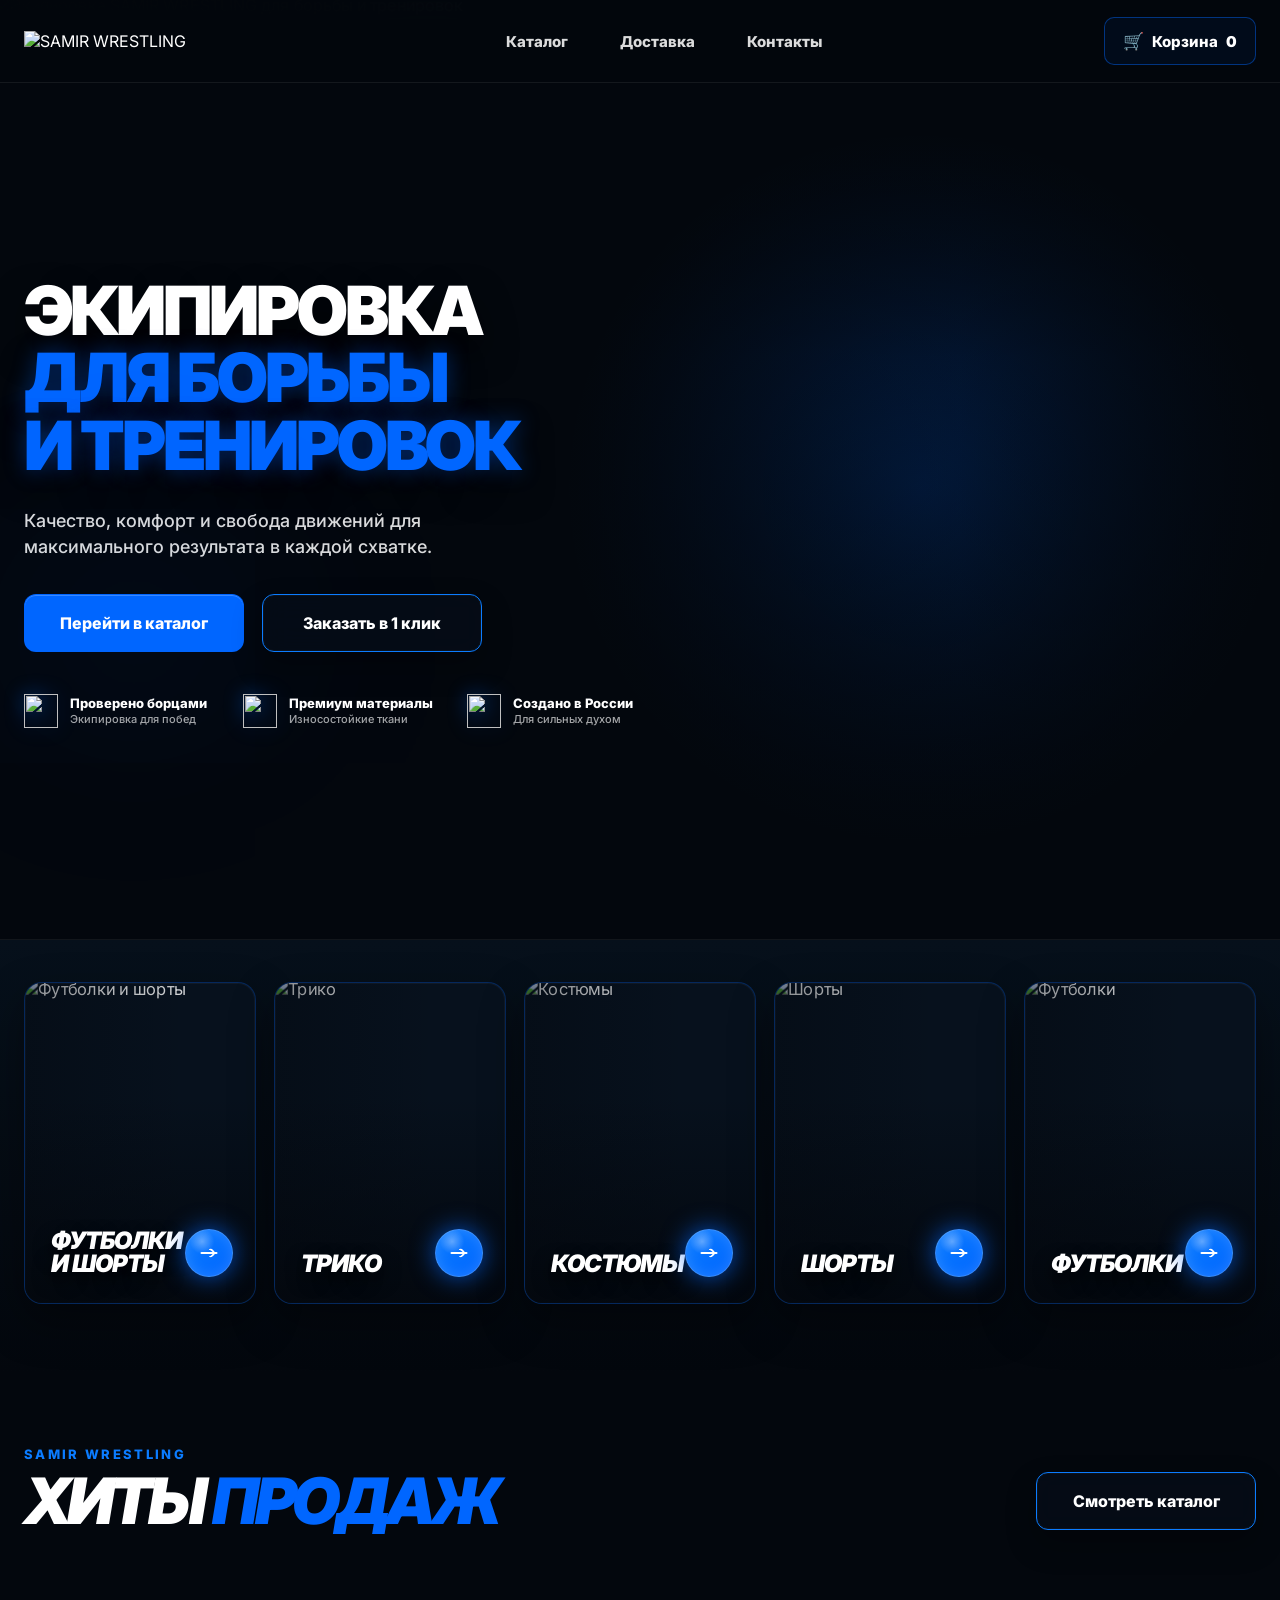
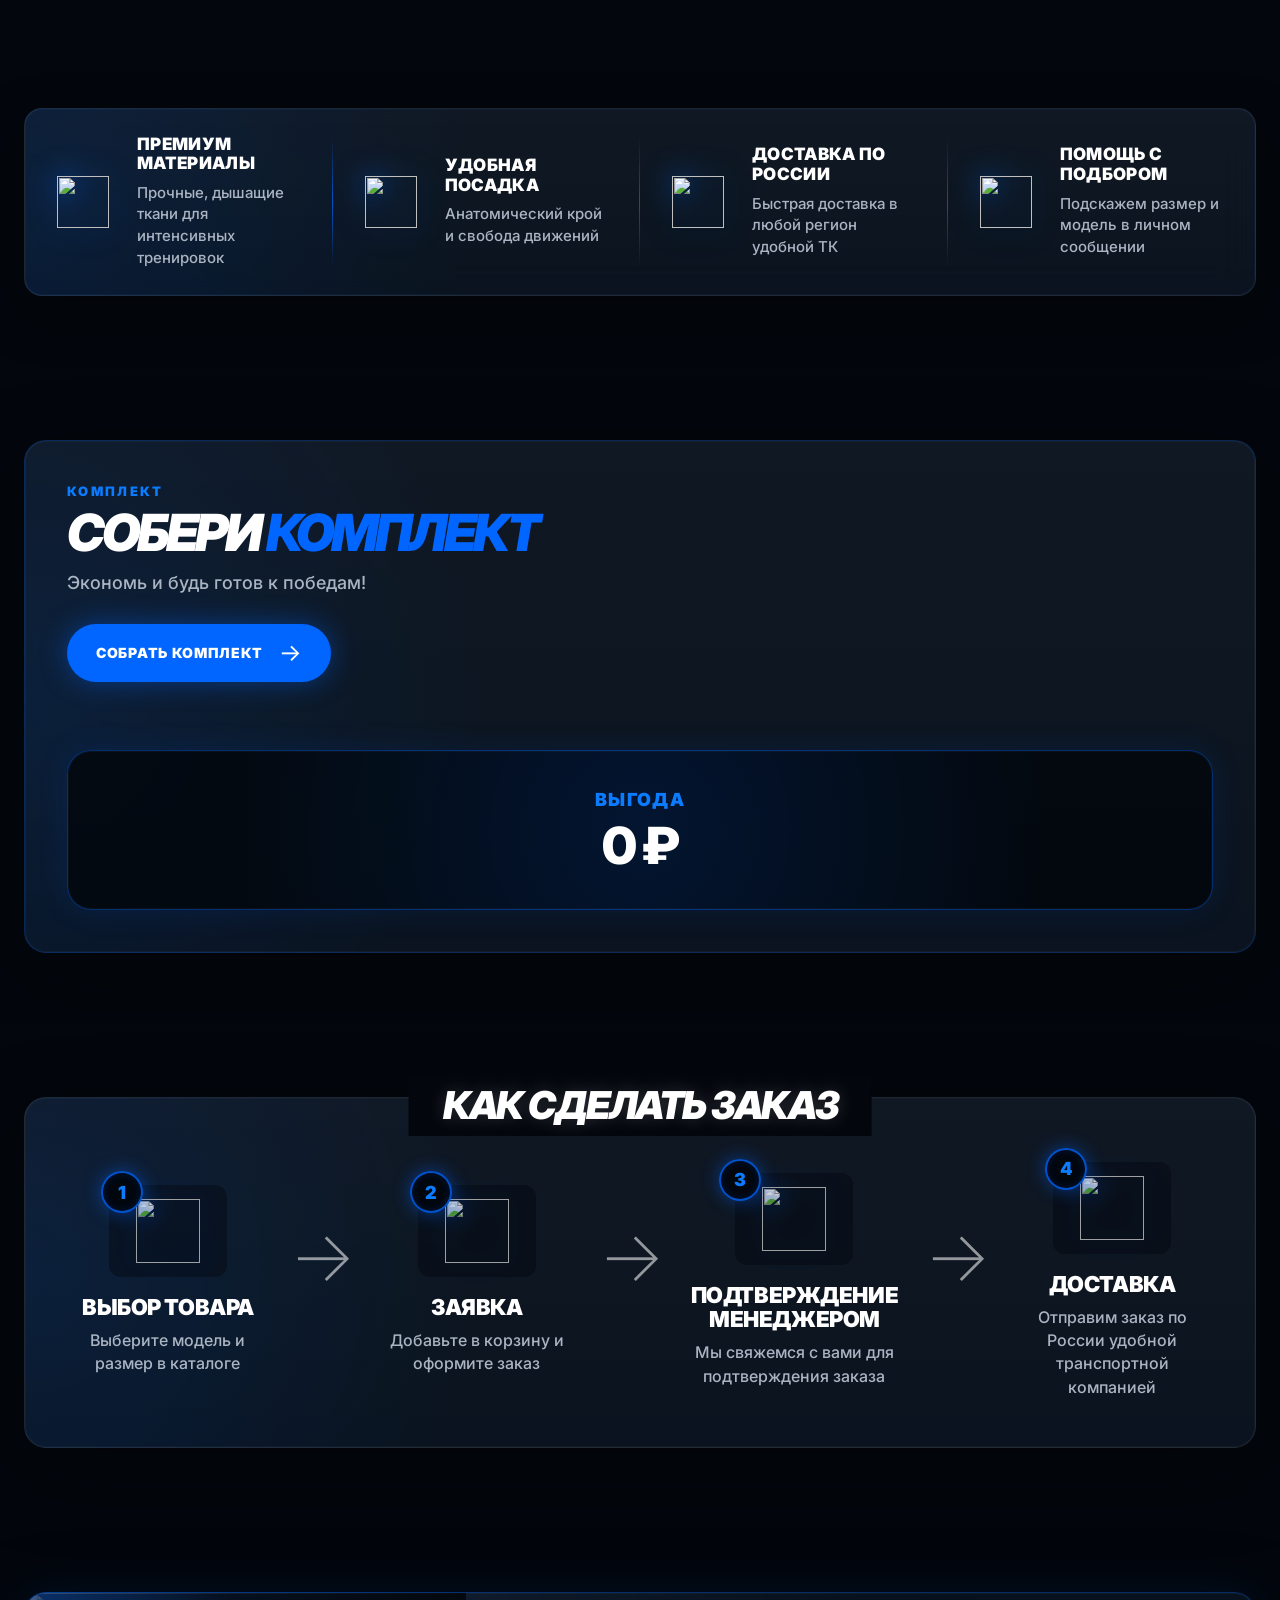
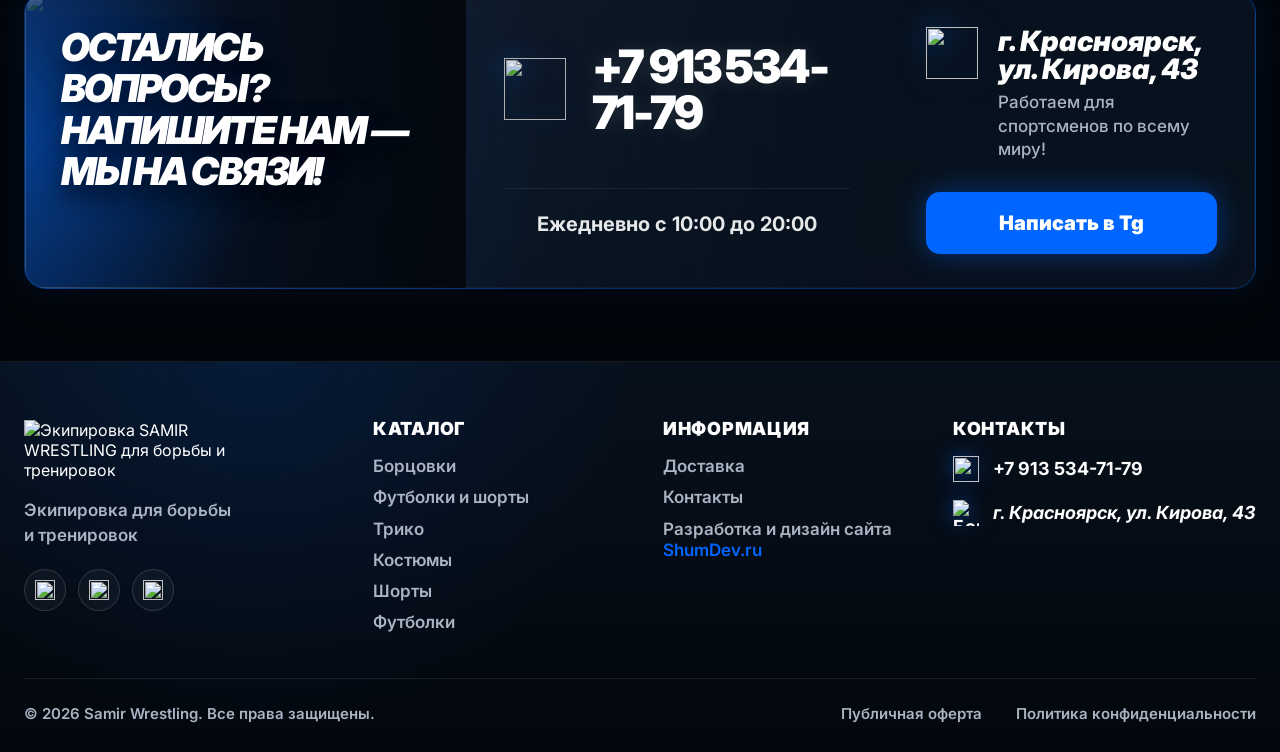
==== public/index.html @ ca0c2fe7 "новое лого" ====
<!doctype html>
<html lang="ru">
  <head>
    <meta charset="UTF-8" />
    <meta name="viewport" content="width=device-width, initial-scale=1.0" />

    <title>SAMIR WRESTLING — экипировка для борьбы и тренировок</title>
    <meta
      name="description"
      content="SAMIR WRESTLING — экипировка для борьбы, тренировок и соревнований: борцовки, трико, рашгарды, футболки, шорты и спортивные костюмы. Доставка по России."
    />
    <meta
      name="keywords"
      content="экипировка для борьбы, одежда для борьбы, борцовское трико, борцовки, рашгарды для борьбы, футболки для тренировок, шорты для борьбы, спортивные костюмы, SAMIR WRESTLING"
    />
    <meta name="robots" content="index, follow" />
    <meta name="theme-color" content="#0b0b0f" />
    <meta name="format-detection" content="telephone=no" />

    <link rel="canonical" href="https://samir-wrestling.ru/" />
    <link rel="stylesheet" href="/site/css/main.min.css" />

    <meta property="og:type" content="website" />
    <meta property="og:locale" content="ru_RU" />
    <meta property="og:site_name" content="SAMIR WRESTLING" />
    <meta
      property="og:title"
      content="SAMIR WRESTLING — экипировка для борьбы и тренировок"
    />
    <meta
      property="og:description"
      content="Борцовская экипировка SAMIR WRESTLING для тренировок и соревнований: борцовки, трико, рашгарды, футболки, шорты и костюмы с доставкой по России."
    />
    <meta property="og:url" content="https://samir-wrestling.ru/" />
    <meta
      property="og:image"
      content="https://samir-wrestling.ru/site/images/og-image.jpg"
    />
    <meta property="og:image:width" content="1200" />
    <meta property="og:image:height" content="630" />
    <meta
      property="og:image:alt"
      content="SAMIR WRESTLING — экипировка для борьбы"
    />

    <meta name="twitter:card" content="summary_large_image" />
    <meta
      name="twitter:title"
      content="SAMIR WRESTLING — экипировка для борьбы и тренировок"
    />
    <meta
      name="twitter:description"
      content="Борцовки и экипировка для борьбы, тренировок и соревнований. Доставка по России."
    />
    <meta
      name="twitter:image"
      content="https://samir-wrestling.ru/site/images/og-image.jpg"
    />

    <link rel="preconnect" href="https://fonts.googleapis.com" />
    <link rel="preconnect" href="https://fonts.gstatic.com" crossorigin />

    <link
      href="https://fonts.googleapis.com/css2?family=Inter:wght@400;500;600;700;800;900&display=swap"
      rel="stylesheet"
    />

    <!-- FAVICON -->
    <link rel="icon" type="image/png" href="/site/images/weblogo.png" />
    <link rel="apple-touch-icon" href="/site/images/weblogo.png" />
    <link
      rel="icon"
      type="image/png"
      sizes="192x192"
      href="/site/images/weblogo.png"
    />
    <link rel="shortcut icon" href="/site/images/weblogo.png" />

    <script type="application/ld+json">
      {
        "@context": "https://schema.org",
        "@type": "SportingGoodsStore",
        "name": "SAMIR WRESTLING",
        "url": "https://samir-wrestling.ru/",
        "logo": "https://samir-wrestling.ru/site/images/logo.png",
        "image": "https://samir-wrestling.ru/site/images/og-image.jpg",
        "description": "Экипировка для борьбы, тренировок и соревнований с доставкой по России.",
        "telephone": "+79135347179",
        "address": {
          "@type": "PostalAddress",
          "streetAddress": "ул. Кирова, 43",
          "addressLocality": "Красноярск",
          "addressCountry": "RU"
        },
        "areaServed": "Россия",
        "openingHours": "Mo-Su 10:00-20:00",
        "sameAs": []
      }
    </script>
  </head>
  <body>
    <header class="header" id="header">
      <div class="container header__container">
        <a href="/" class="header__logo" aria-label="Samir Wrestling">
          <img src="/site/images/logo.png" alt="SAMIR WRESTLING" />
        </a>

        <nav class="header__nav" aria-label="Основная навигация">
          <a href="/catalog">Каталог</a>
          <a href="/delivery">Доставка</a>
          <a href="/contacts">Контакты</a>
        </nav>

        <a href="/cart" class="header__cart">
          <span>Корзина</span>
          <b>0</b>
        </a>

        <button
          class="header__burger"
          type="button"
          aria-label="Открыть меню"
          aria-expanded="false"
        >
          <span></span>
          <span></span>
        </button>
      </div>

      <div class="header__mobile">
        <nav class="header__mobile-nav" aria-label="Мобильная навигация">
          <a href="/catalog">Каталог</a>
          <a href="/delivery">Доставка</a>
          <a href="/contacts">Контакты</a>
          <a href="/cart">Корзина <span>0</span></a>
          <a href="tel:+79135347179">Позвонить</a>
        </nav>
      </div>
    </header>

    <!-- ХИРО -->

    <section class="hero">
      <img
        class="hero__background"
        src="/site/images/hero.png"
        alt="Экипировка SAMIR WRESTLING для борьбы и тренировок"
      />

      <div class="hero__overlay"></div>

      <div class="container">
        <div class="hero__wrapper">
          <div class="hero__content">
            <h1 class="hero__title">
              Экипировка <br />
              <span
                >для борьбы <br />
                и тренировок</span
              >
            </h1>

            <p class="hero__description">
              Качество, комфорт и свобода движений для максимального результата
              в каждой схватке.
            </p>

            <div class="hero__actions">
              <a href="/catalog" class="hero__button hero__button--primary">
                Перейти в каталог
              </a>

              <button
                type="button"
                class="hero__button hero__button--secondary quick-order-trigger"
              >
                Заказать в 1 клик
              </button>
            </div>

            <ul class="hero__advantages">
              <li class="hero__advantages-item">
                <img src="/site/icons/iconShield.png" alt="" />

                <div>
                  <strong>Проверено борцами</strong>
                  <span>Экипировка для побед</span>
                </div>
              </li>

              <li class="hero__advantages-item">
                <img src="/site/icons/iconStar.png" alt="" />

                <div>
                  <strong>Премиум материалы</strong>
                  <span>Износостойкие ткани</span>
                </div>
              </li>

              <li class="hero__advantages-item">
                <img src="/site/icons/kubok.png" alt="" />

                <div>
                  <strong>Создано в России</strong>
                  <span>Для сильных духом</span>
                </div>
              </li>
            </ul>
          </div>
        </div>
      </div>
    </section>

    <!--  категории -->

    <section class="categories">
      <div class="container">
        <div class="categories__grid">
          <!-- <a href="/catalog?category=wrestling-shoes" class="categories__card">
            <img
              src="/site/images/categories/wrestling-shoes.png"
              alt="Борцовки"
            />
            <span class="categories__name">Борцовки</span>
            <span class="categories__arrow" aria-hidden="true"></span>
          </a> -->
          <a href="/catalog?category=tshirts-shorts" class="categories__card">
            <img
              src="/site/images/categories/futbolkaShorty.png"
              alt="Футболки и шорты"
            />
            <span class="categories__name">Футболки<br />и шорты</span>
            <span class="categories__arrow" aria-hidden="true"></span>
          </a>

          <a
            href="/catalog?category=wrestling-singlets"
            class="categories__card"
          >
            <img src="/site/images/categories/triko.png" alt="Трико" />
            <span class="categories__name">Трико</span>
            <span class="categories__arrow" aria-hidden="true"></span>
          </a>

          <a href="/catalog?category=suits" class="categories__card">
            <img src="/site/images/categories/suit.png" alt="Костюмы" />
            <span class="categories__name">Костюмы</span>
            <span class="categories__arrow" aria-hidden="true"></span>
          </a>

          <a href="/catalog?category=shorts" class="categories__card">
            <img
              src="/site/images/categories/fab48994-aa19-4919-992e-1db1d9835182.png"
              alt="Шорты"
            />
            <span class="categories__name">Шорты</span>
            <span class="categories__arrow" aria-hidden="true"></span>
          </a>

          <a href="/catalog?category=t-shorts" class="categories__card">
            <img src="/site/images/categories/tshort.png" alt="Футболки" />
            <span class="categories__name">Футболки</span>
            <span class="categories__arrow" aria-hidden="true"></span>
          </a>
        </div>
      </div>
    </section>

    <!-- hits -->

    <section class="products">
      <div class="container">
        <div class="products__top">
          <div>
            <p class="products__label">Samir Wrestling</p>

            <h2 class="products__title">Хиты <span>продаж</span></h2>
          </div>

          <a href="/catalog" class="hero__button hero__button--secondary">
            Смотреть каталог
          </a>
        </div>

        <div class="products__grid" id="popularProducts"></div>
      </div>
    </section>

    <!-- бенифитс -->

    <section class="benefits">
      <div class="container">
        <div class="benefits__inner">
          <div class="benefits__item">
            <img src="/site/icons/benefits/benefit-setka.png" alt="" />
            <div>
              <h3>Премиум материалы</h3>
              <p>Прочные, дышащие ткани для интенсивных тренировок</p>
            </div>
          </div>

          <div class="benefits__item">
            <img src="/site/icons/benefits/benefit-tshort.png" alt="" />
            <div>
              <h3>Удобная посадка</h3>
              <p>Анатомический крой и свобода движений</p>
            </div>
          </div>

          <div class="benefits__item">
            <img src="/site/icons/benefits/benefir-truck.png" alt="" />
            <div>
              <h3>Доставка по России</h3>
              <p>Быстрая доставка в любой регион удобной ТК</p>
            </div>
          </div>

          <div class="benefits__item">
            <img src="/site/icons/benefits/benefit-manager.png" alt="" />
            <div>
              <h3>Помощь с подбором</h3>
              <p>Подскажем размер и модель в личном сообщении</p>
            </div>
          </div>
        </div>
      </div>
    </section>

    <!-- Комплект -->

    <section class="bundle">
      <div class="container">
        <div class="bundle__inner">
          <div class="bundle__content">
            <p class="bundle__label">Комплект</p>

            <h2 class="bundle__title">Собери <span>комплект</span></h2>

            <p class="bundle__text">Экономь и будь готов к победам!</p>

            <button class="bundle__button" type="button" id="addBundleToCart">
              <span>Собрать комплект</span>
              <b>→</b>
            </button>
          </div>

          <div class="bundle__products" id="bundleProducts"></div>

          <div class="bundle__result">
            <span>Выгода</span>
            <strong id="bundleBenefit">0 ₽</strong>
          </div>
        </div>
      </div>
    </section>

    <!-- как оформить заказ -->

    <section class="order-steps">
      <div class="container">
        <div class="order-steps__inner">
          <h2 class="order-steps__title">Как сделать заказ</h2>

          <div class="order-steps__list">
            <article class="order-steps__item">
              <span class="order-steps__number">1</span>

              <div class="order-steps__icon">
                <img src="/site/icons/benefits/benefit-tshort.png" alt="" />
              </div>

              <h3>Выбор товара</h3>
              <p>Выберите модель и размер в каталоге</p>
            </article>

            <span class="order-steps__arrow">→</span>

            <article class="order-steps__item">
              <span class="order-steps__number">2</span>

              <div class="order-steps__icon">
                <img src="/site/icons/benefits/benefit-setka.png" alt="" />
              </div>

              <h3>Заявка</h3>
              <p>Добавьте в корзину и оформите заказ</p>
            </article>

            <span class="order-steps__arrow">→</span>

            <article class="order-steps__item">
              <span class="order-steps__number">3</span>

              <div class="order-steps__icon">
                <img src="/site/icons/benefits/benefit-manager.png" alt="" />
              </div>

              <h3>Подтверждение менеджером</h3>
              <p>Мы свяжемся с вами для подтверждения заказа</p>
            </article>

            <span class="order-steps__arrow">→</span>

            <article class="order-steps__item">
              <span class="order-steps__number">4</span>

              <div class="order-steps__icon">
                <img src="/site/icons/benefits/benefir-truck.png" alt="" />
              </div>

              <h3>Доставка</h3>
              <p>Отправим заказ по России удобной транспортной компанией</p>
            </article>
          </div>
        </div>
      </div>
    </section>

    <!-- CTA -->

    <section class="contact-cta">
      <div class="container">
        <div class="contact-cta__inner">
          <div class="contact-cta__banner">
            <img src="/site/images/cta/bridge.jpg" alt="" />
            <h2>
              Остались вопросы? <br />
              Напишите нам — мы на связи!
            </h2>
          </div>

          <div class="contact-cta__phone">
            <img src="/site/icons/phone.png" alt="" />

            <a href="tel:+79135347179">+7 913 534-71-79</a>

            <p>Ежедневно с 10:00 до 20:00</p>
          </div>

          <div class="contact-cta__info">
            <div class="contact-cta__city">
              <img src="/site/icons/city.png" alt="" />

              <div>
                <address>г. Красноярск, ул. Кирова, 43</address>
                <p>Работаем для спортсменов по всему миру!</p>
              </div>
            </div>

            <a
              href="https://t.me/krofar"
              class="contact-cta__button"
              target="_blank"
              rel="noopener noreferrer"
            >
              <!-- <img src="/site/images/contacts/tg.webp" alt="" /> -->
              <span>Написать в Tg</span>
            </a>
          </div>
        </div>
      </div>
    </section>

    <!-- футер -->

    <footer class="footer">
      <div class="container">
        <div class="footer__top">
          <div class="footer__brand">
            <a href="/" class="footer__logo">
              <img
                src="/site/images/logo.png"
                alt="Экипировка SAMIR WRESTLING для борьбы и тренировок"
              />
            </a>

            <p>Экипировка для борьбы<br />и тренировок</p>

            <div class="footer__socials">
              <a href="#" aria-label="VK"
                ><img src="/site/images/contacts/tg.webp" alt=""
              /></a>
              <a href="#" aria-label="Telegram"
                ><img src="/site/images/contacts/tg.webp" alt=""
              /></a>
              <a href="#" aria-label="Instagram"
                ><img src="/site/images/contacts/tg.webp" alt=""
              /></a>
            </div>
          </div>

          <nav class="footer__column">
            <h3>Каталог</h3>
            <a href="/catalog?category=wrestling-shoes">Борцовки</a>
            <a href="/catalog?category=tshirts-shorts">Футболки и шорты</a>
            <a href="/catalog?category=wrestling-singlets">Трико</a>
            <a href="/catalog?category=suits">Костюмы</a>
            <a href="/catalog?category=shorts">Шорты</a>
            <a href="/catalog?category=t-shorts">Футболки</a>
          </nav>

          <nav class="footer__column">
            <h3>Информация</h3>
            <a href="/delivery">Доставка</a>
            <a href="/contacts">Контакты</a>
            <!-- <a href="/privacy-policy">Политика конфиденциальности</a> -->
            <a href="https://shumdev.ru/"
              >Разработка и дизайн сайта <span>ShumDev.ru</span></a
            >
          </nav>

          <div class="footer__contacts">
            <h3>Контакты</h3>

            <a href="tel:+79135347179">
              <img src="/site/icons/phone.png" alt="" />
              <span>+7 913 534-71-79</span>
            </a>

            <div class="footer__address">
              <img
                src="/site/icons/city.png"
                alt="Борцовская экипировка в Красноярске"
              />

              <address>г. Красноярск, ул. Кирова, 43</address>
            </div>
          </div>
        </div>

        <div class="footer__bottom">
          <p>© 2026 Samir Wrestling. Все права защищены.</p>

          <div>
            <a href="/offer">Публичная оферта</a>
            <a href="/privacy-policy">Политика конфиденциальности</a>
          </div>
        </div>
      </div>
    </footer>

    <!-- модалка -->

    <div class="quick-modal" id="quickOrderModal" aria-hidden="true">
      <div class="quick-modal__overlay" data-quick-close></div>

      <div class="quick-modal__dialog" role="dialog" aria-modal="true">
        <button class="quick-modal__close" type="button" data-quick-close>
          ×
        </button>

        <p class="quick-modal__label">Быстрый заказ</p>

        <h2 class="quick-modal__title">Оставьте контакты</h2>

        <p class="quick-modal__text">
          Мы свяжемся с вами, уточним размер, наличие и доставку.
        </p>

        <div class="quick-modal__product" id="quickOrderProduct"></div>

        <form class="quick-modal__form" id="quickOrderForm">
          <input type="hidden" name="productId" id="quickProductId" />
          <input type="hidden" name="size" id="quickProductSize" />
          <input type="hidden" name="type" value="quick" />

          <!-- Honeypot: человек не видит, бот может заполнить -->
          <input
            class="quick-modal__hidden"
            type="text"
            name="website"
            tabindex="-1"
            autocomplete="off"
            aria-hidden="true"
          />

          <!-- Время открытия формы для антиспам-проверки -->
          <input type="hidden" name="formStartedAt" id="quickFormStartedAt" />

          <label>
            <span>Ваше имя</span>

            <input
              type="text"
              name="name"
              placeholder="Например, Павел"
              autocomplete="name"
              minlength="2"
              maxlength="80"
              required
            />
          </label>

          <label>
            <span>Телефон</span>

            <input
              type="tel"
              name="phone"
              placeholder="+7 ___ ___-__-__"
              autocomplete="tel"
              minlength="6"
              maxlength="40"
              required
            />
          </label>

          <label class="quick-modal__agreement">
            <input
              type="checkbox"
              name="privacyAccepted"
              value="yes"
              required
            />

            <span>
              Я соглашаюсь с
              <a
                href="/privacy-policy"
                target="_blank"
                rel="noopener noreferrer"
              >
                политикой конфиденциальности </a
              >, даю согласие на
              <a
                href="/privacy-policy"
                target="_blank"
                rel="noopener noreferrer"
              >
                обработку персональных данных
              </a>
              и подтверждаю, что ознакомлен с
              <a href="/offer" target="_blank" rel="noopener noreferrer">
                публичной офертой </a
              >.
            </span>
          </label>

          <button type="submit">Отправить заявку</button>
        </form>
      </div>
    </div>

    <div class="toast" id="toast">
      <div class="toast__icon">✓</div>

      <div class="toast__content">
        <strong>Заявка отправлена</strong>
        <span>Наш менеджер скоро свяжется с вами</span>
      </div>
    </div>

    <script src="/site/js/main.js"></script>
  </body>
</html>
---- site/css/main.min.css ----
﻿*,*::after,*::before{padding:0;margin:0;box-sizing:border-box}body{background:#03070d;color:#fff;font-family:"Inter",sans-serif;overflow-x:hidden}body.menu-open{overflow:hidden}img{display:block;max-width:100%}button,input,textarea{font:inherit}a{color:inherit;text-decoration:none}ul{list-style:none}.container{width:100%;max-width:1720px;margin:0 auto;padding:0 24px}.header{position:fixed;top:0;left:0;z-index:50;width:100%;background:rgba(3,7,13,.72);border-bottom:1px solid hsla(0,0%,100%,.07);backdrop-filter:blur(18px);transition:transform .32s ease,background .25s ease,border-color .25s ease}.header.is-hidden{transform:translateY(-100%)}.header__container{height:82px;display:flex;align-items:center;justify-content:space-between;gap:32px}.header__logo{width:200px}.header__logo img{height:auto;object-fit:contain}.header__logo span{color:#06f}.header__nav{display:flex;align-items:center;gap:52px;margin-left:auto;margin-right:auto}.header__nav a{position:relative;color:hsla(0,0%,100%,.86);font-size:15px;font-weight:800;transition:color .25s ease}.header__nav a:hover{color:#fff}.header__nav a:hover::after{width:100%}.header__cart{height:48px;display:inline-flex;align-items:center;gap:8px;padding:0 18px;border:1px solid rgba(0,102,255,.45);border-radius:10px;background:rgba(0,102,255,.06);color:#fff;font-size:15px;font-weight:800;transition:background .25s ease,transform .25s ease,border-color .25s ease}.header__cart::before{content:"🛒";font-size:17px}.header__cart b{font-weight:900}.header__cart:hover{transform:translateY(-2px);border-color:rgba(0,102,255,.95);background:rgba(0,102,255,.14)}.header__burger{position:relative;display:none;width:48px;height:48px;border:1px solid rgba(0,102,255,.45);border-radius:12px;background:rgba(0,102,255,.07);cursor:pointer}.header__burger span{position:absolute;left:50%;width:22px;height:2px;border-radius:999px;background:#fff;transform:translateX(-50%);transition:top .25s ease,transform .25s ease,background .25s ease}.header__burger span:first-child{top:19px}.header__burger span:last-child{top:27px}.header__burger.is-open span{top:23px;background:#0b7cff}.header__burger.is-open span:first-child{transform:translateX(-50%) rotate(45deg)}.header__burger.is-open span:last-child{transform:translateX(-50%) rotate(-45deg)}.header__mobile{position:fixed;top:82px;left:0;z-index:45;width:100%;padding:18px 24px 28px;background:linear-gradient(180deg, rgba(3, 7, 13, 0.98), rgba(7, 17, 29, 0.98));border-bottom:1px solid rgba(0,102,255,.28);transform:translateY(-16px);opacity:0;pointer-events:none;transition:transform .28s ease,opacity .28s ease}.header__mobile-nav{display:grid;gap:10px}.header__mobile-nav a{display:flex;align-items:center;justify-content:space-between;padding:18px 0;border-bottom:1px solid hsla(0,0%,100%,.08);color:#fff;font-size:20px;font-weight:900;text-transform:uppercase;font-style:italic}.header__mobile-nav a span{color:#0b7cff}.header.is-open .header__mobile{transform:translateY(0);opacity:1;pointer-events:auto}@media(max-width: 900px){.header__container{height:72px}.header__logo{font-size:28px}.header__nav,.header__cart{display:none}.header__burger{display:flex}.header__mobile{top:72px}}.hero{position:relative;min-height:940px;display:flex;align-items:center;overflow:hidden;background:#03070d;border-bottom:1px solid hsla(0,0%,100%,.06)}.hero__background{position:absolute;inset:0;z-index:1;width:100%;height:100%;object-fit:cover;object-position:72% 0%;transform:scale(1.01)}.hero__overlay{position:absolute;inset:0;z-index:2;background:linear-gradient(90deg, rgba(3, 7, 13, 0.98) 0%, rgba(3, 7, 13, 0.92) 27%, rgba(3, 7, 13, 0.45) 55%, rgba(3, 7, 13, 0.2) 75%, rgba(3, 7, 13, 0.72) 100%),linear-gradient(180deg, rgba(3, 7, 13, 0.75) 0%, rgba(3, 7, 13, 0.1) 38%, rgba(3, 7, 13, 0.86) 100%),radial-gradient(circle at 72% 52%, rgba(0, 102, 255, 0.3), transparent 34%)}.hero .container{position:relative;z-index:3}.hero__wrapper{max-width:760px;padding-top:66px}.hero__content{max-width:690px}.hero__title{margin-bottom:28px;max-width:660px;color:#fff;font-size:clamp(48px,5.3vw,87px);line-height:1;font-weight:900;letter-spacing:-0.045em;text-transform:uppercase;text-shadow:0 16px 34px rgba(0,0,0,.65)}.hero__title span{color:#06f;text-shadow:0 0 22px rgba(0,102,255,.4),0 16px 34px rgba(0,0,0,.7)}.hero__description{max-width:480px;margin-bottom:34px;color:hsla(0,0%,100%,.86);font-size:18px;line-height:1.45;font-weight:500}.hero__actions{display:flex;align-items:center;gap:18px;margin-bottom:42px}.hero__button{min-width:220px;height:58px;display:inline-flex;align-items:center;justify-content:center;gap:12px;border-radius:12px;cursor:pointer;color:#fff;font-size:16px;font-weight:800;transition:transform .25s ease,box-shadow .25s ease,border-color .25s ease,background .25s ease}.hero__button::after{font-size:22px;line-height:1}.hero__button:hover{transform:translateY(-3px)}.hero__button--primary{border:1px solid rgba(0,102,255,.95);background:#06f;box-shadow:0 9px 315px rgba(0,102,255,.28),inset 0 1px 0 hsla(0,0%,100%,.22)}.hero__button--primary:hover{box-shadow:0 24px 44px rgba(0,102,255,.38),inset 0 1px 0 hsla(0,0%,100%,.22)}.hero__button--secondary{border:1px solid #0b7cff;background:rgba(7,17,29,.58);box-shadow:inset 0 0 0 1px hsla(0,0%,100%,.03),0 14px 30px rgba(0,0,0,.28);backdrop-filter:blur(14px)}.hero__button--secondary:hover{border-color:#06f;background:rgba(0,102,255,.12)}.hero__advantages{display:grid;grid-template-columns:repeat(3, max-content);align-items:center;gap:34px}.hero__advantages-item{display:flex;align-items:center;gap:12px;min-width:185px}.hero__advantages-item img{width:34px;height:34px;object-fit:contain;filter:drop-shadow(0 0 10px rgba(0, 102, 255, 0.45))}.hero__advantages-item div{display:flex;flex-direction:column;gap:3px}.hero__advantages-item strong{color:#fff;font-size:13px;line-height:1.1;font-weight:800}.hero__advantages-item span{color:hsla(0,0%,100%,.64);font-size:11px;line-height:1.2;font-weight:500}@media(max-width: 1180px){.hero{min-height:820px}.hero__background{object-position:68% 0%}.hero__wrapper{max-width:650px;padding-top:80px}.hero__title{max-width:590px;font-size:clamp(44px,7vw,72px)}.hero__advantages{grid-template-columns:repeat(2, max-content);gap:22px 30px}}@media(max-width: 900px){.hero{min-height:760px;align-items:flex-end;padding:140px 0 64px}.hero__background{object-position:64% 0%}.hero__overlay{background:linear-gradient(180deg, rgba(3, 7, 13, 0.72) 0%, rgba(3, 7, 13, 0.44) 34%, rgba(3, 7, 13, 0.96) 100%),linear-gradient(90deg, rgba(3, 7, 13, 0.96) 0%, rgba(3, 7, 13, 0.74) 44%, rgba(3, 7, 13, 0.34) 100%),radial-gradient(circle at 70% 36%, rgba(0, 102, 255, 0.25), transparent 36%)}.hero__wrapper{max-width:100%;padding-top:0}.hero__content{max-width:620px}.hero__title{max-width:560px;margin-bottom:22px;font-size:clamp(42px,9vw,64px)}.hero__description{max-width:520px;margin-bottom:28px;font-size:16px}.hero__actions{margin-bottom:32px}.hero__button{min-width:200px;height:54px;font-size:15px}.hero__advantages{grid-template-columns:repeat(2, minmax(0, 1fr));gap:16px;max-width:560px}.hero__advantages-item{min-width:0;padding:14px;border:1px solid hsla(0,0%,100%,.08);border-radius:16px;background:rgba(7,17,29,.48);backdrop-filter:blur(12px)}}@media(max-width: 640px){.hero{min-height:720px;padding:128px 0 46px}.hero__background{object-position:58% 0%;margin-top:80px}.hero__overlay{background:linear-gradient(180deg, rgba(3, 7, 13, 0.18) 0%, rgba(3, 7, 13, 0.22) 34%, rgba(3, 7, 13, 0.38) 100%),linear-gradient(90deg, rgba(3, 7, 13, 0.96) 0%, rgba(3, 7, 13, 0.62) 56%, rgba(3, 7, 13, 0.28) 100%),radial-gradient(circle at 68% 28%, rgba(0, 102, 255, 0.24), transparent 34%)}.hero__title{max-width:410px;margin-bottom:18px;font-size:clamp(38px,12vw,54px);line-height:.95}.hero__description{max-width:380px;margin-bottom:24px;font-size:15px;line-height:1.45}.hero__actions{flex-direction:column;align-items:stretch;gap:12px;max-width:360px;margin-bottom:28px}.hero__button{width:100%;min-width:0;height:54px;border-radius:14px;font-size:14px}.hero__advantages{grid-template-columns:1fr;gap:10px;max-width:360px;display:none}.hero__advantages-item{padding:12px 14px}.hero__advantages-item img{width:30px;height:30px}.hero__advantages-item strong{font-size:13px}.hero__advantages-item span{font-size:11px}}@media(max-width: 420px){.hero{min-height:690px;padding:116px 0 38px}.hero__background{object-position:55% 0%}.hero__title{max-width:340px;font-size:40px;letter-spacing:-0.055em}.hero__description{max-width:320px;font-size:14px}.hero__actions{max-width:100%}.hero__advantages{max-width:100%}}.categories{position:relative;z-index:4;padding:42px 0 70px;background:linear-gradient(180deg, #06101b 0%, #03070d 100%)}.categories__grid{display:grid;grid-template-columns:repeat(5, 1fr);gap:18px}.categories__card{position:relative;min-height:320px;overflow:hidden;border:1px solid rgba(0,102,255,.28);border-radius:18px;background:#07111d;box-shadow:0 18px 44px rgba(0,0,0,.38),inset 0 0 0 1px hsla(0,0%,100%,.04);transition:transform .28s ease,border-color .28s ease,box-shadow .28s ease}.categories__card img{width:100%;height:100%;min-height:320px;object-fit:cover;opacity:.82;transform:scale(1.03);transition:transform .45s ease,opacity .28s ease}.categories__card::after{content:"";position:absolute;inset:0;background:linear-gradient(180deg, transparent 35%, rgba(3, 7, 13, 0.88) 100%),linear-gradient(90deg, rgba(3, 7, 13, 0.35), transparent 70%)}.categories__card:hover{transform:translateY(-8px);border-color:rgba(0,102,255,.85);box-shadow:0 24px 64px rgba(0,0,0,.48),0 0 34px rgba(0,102,255,.2)}.categories__card:hover img{opacity:.96;transform:scale(1.08)}.categories__card:hover .categories__arrow{transform:translateX(5px) scale(1.05);border-color:hsla(0,0%,100%,.38);box-shadow:0 0 30px rgba(0,102,255,.95),0 0 54px rgba(0,102,255,.28),inset 0 0 14px hsla(0,0%,100%,.2)}.categories__card:hover .categories__arrow::before{transform:translate(-50%, -50%) scaleX(1.16)}.categories__name{position:absolute;left:26px;bottom:28px;z-index:2;max-width:210px;color:#fff;font-size:clamp(24px,1.8vw,36px);line-height:.96;font-weight:900;font-style:italic;text-transform:uppercase;letter-spacing:-0.04em;text-shadow:0 8px 18px rgba(0,0,0,.8)}.categories__arrow{position:absolute;right:22px;bottom:26px;z-index:2;width:48px;height:48px;border:1px solid hsla(0,0%,100%,.2);border-radius:50%;background:radial-gradient(circle at 35% 25%, rgba(255, 255, 255, 0.35), transparent 27%),linear-gradient(135deg, #0b7cff 0%, #0066ff 100%);box-shadow:0 0 24px rgba(0,102,255,.72),inset 0 0 14px hsla(0,0%,100%,.14);transition:transform .28s ease,border-color .28s ease,box-shadow .28s ease}.categories__arrow::before,.categories__arrow::after{content:"";position:absolute;top:50%;left:50%;display:block;border-radius:999px;background:#fff;transition:transform .28s ease}.categories__arrow::before{width:17px;height:2px;transform:translate(-50%, -50%)}.categories__arrow::after{width:8px;height:8px;border-top:2px solid #fff;border-right:2px solid #fff;background:rgba(0,0,0,0);transform:translate(-28%, -50%) rotate(45deg)}@media(max-width: 1200px){.categories__grid{grid-template-columns:repeat(3, 1fr)}}@media(max-width: 760px){.categories{padding:30px 0 54px}.categories__grid{display:grid;grid-template-columns:repeat(2, minmax(0, 1fr));gap:12px}.categories__card{min-height:185px;border-radius:16px}.categories__card:first-child{grid-column:1/-1;min-height:230px}.categories__card img{height:100%;min-height:185px}.categories__card:first-child img{min-height:230px}.categories__name{left:16px;bottom:18px;max-width:150px;font-size:22px;line-height:.95}.categories__arrow{right:14px;bottom:16px;width:38px;height:38px}.categories__arrow::before{width:14px}.categories__arrow::after{width:7px;height:7px}}@media(max-width: 420px){.categories{padding:26px 0 46px}.categories__grid{gap:10px}.categories__card{min-height:160px}.categories__card:first-child{min-height:205px}.categories__card img{min-height:160px}.categories__card:first-child img{min-height:205px}.categories__name{left:14px;bottom:16px;max-width:130px;font-size:19px}.categories__arrow{right:12px;bottom:14px;width:34px;height:34px}}.benefits{padding:72px 0;background:#03070d}.benefits__inner{display:grid;grid-template-columns:repeat(4, 1fr);border:1px solid hsla(0,0%,100%,.08);border-radius:18px;background:radial-gradient(circle at left center, rgba(0, 102, 255, 0.12), transparent 36%),linear-gradient(180deg, rgba(255, 255, 255, 0.04), rgba(255, 255, 255, 0.015)),rgba(7,17,29,.92);box-shadow:0 18px 50px rgba(0,0,0,.42),inset 0 0 0 1px rgba(0,102,255,.08);backdrop-filter:blur(18px);overflow:hidden}.benefits__item{position:relative;display:grid;grid-template-columns:58px 1fr;align-items:center;gap:22px;min-height:124px;padding:26px 32px}.benefits__item img{width:52px;height:52px;object-fit:contain;filter:drop-shadow(0 0 14px rgba(0, 102, 255, 0.7))}.benefits__item h3{margin-bottom:8px;color:#fff;font-size:17px;line-height:1.15;font-weight:900;text-transform:uppercase;letter-spacing:.02em}.benefits__item p{max-width:270px;color:#aab4c3;font-size:15px;line-height:1.45;font-weight:500}.benefits__item:not(:last-child)::after{content:"";position:absolute;top:28px;right:0;bottom:28px;width:1px;background:linear-gradient(180deg, transparent, rgba(0, 102, 255, 0.75), transparent)}@media(max-width: 1100px){.benefits{padding:58px 0}.benefits__inner{grid-template-columns:repeat(2, 1fr)}.benefits__item{padding:24px 28px}.benefits__item:nth-child(2)::after{display:none}.benefits__item h3{font-size:16px}.benefits__item p{max-width:none;font-size:14px}}@media(max-width: 640px){.benefits{padding:36px 0 52px}.benefits__inner{grid-template-columns:1fr;border-radius:18px}.benefits__item{grid-template-columns:44px 1fr;gap:16px;min-height:auto;padding:20px 18px}.benefits__item:not(:last-child)::after{top:auto;right:18px;bottom:0;left:18px;width:auto;height:1px;background:linear-gradient(90deg, transparent, rgba(0, 102, 255, 0.55), transparent)}.benefits__item img{width:40px;height:40px}.benefits__item h3{margin-bottom:6px;font-size:14px;line-height:1.15}.benefits__item p{max-width:none;font-size:13px;line-height:1.4}}@media(max-width: 420px){.benefits{padding:30px 0 44px}.benefits__item{grid-template-columns:38px 1fr;gap:14px;padding:18px 16px}.benefits__item img{width:36px;height:36px}.benefits__item h3{font-size:13px}.benefits__item p{font-size:12px}}.products{padding:72px 0;background:#03070d}.products__top{display:flex;align-items:flex-end;justify-content:space-between;gap:24px;margin-bottom:34px}.products__label{margin-bottom:10px;color:#0b7cff;font-size:13px;font-weight:800;text-transform:uppercase;letter-spacing:.18em}.products__title{color:#fff;font-size:clamp(38px,5vw,72px);line-height:.9;font-weight:900;font-style:italic;text-transform:uppercase;letter-spacing:-0.06em}.products__title span{color:#06f}.products__grid{display:grid;grid-template-columns:repeat(4, 1fr);gap:22px}.product-card{position:relative;overflow:hidden;display:flex;flex-direction:column;border:1px solid rgba(0,102,255,.28);border-radius:22px;background:linear-gradient(180deg, rgba(255, 255, 255, 0.045), rgba(255, 255, 255, 0.018)),rgba(7,17,29,.9);box-shadow:0 18px 50px rgba(0,0,0,.42),inset 0 0 0 1px hsla(0,0%,100%,.035);transition:transform .3s ease,border-color .3s ease,box-shadow .3s ease}.product-card__image{position:relative;display:block;height:300px;overflow:hidden;background:radial-gradient(circle at 50% 32%, rgba(0, 102, 255, 0.22), transparent 44%),rgba(3,7,13,.7)}.product-card__image img{display:block;width:100%;height:100%;object-fit:cover;transform:scale(1.02);transition:transform .45s ease}.product-card__badge{position:absolute;top:16px;left:16px;z-index:2;padding:8px 14px;border:1px solid hsla(0,0%,100%,.2);border-radius:999px;background:#06f;box-shadow:0 0 22px rgba(0,102,255,.62);color:#fff;font-size:12px;line-height:1;font-weight:900;text-transform:uppercase;letter-spacing:.08em}.product-card__content{display:flex;flex:1;flex-direction:column;padding:22px}.product-card__category{margin-bottom:8px;color:#0b7cff;font-size:12px;font-weight:900;text-transform:uppercase;letter-spacing:.14em}.product-card__title{margin-bottom:18px;min-height:52px;color:#fff;font-size:20px;line-height:1.25;font-weight:800}.product-card__title a{color:inherit;transition:color .25s ease}.product-card__title a:hover{color:#0b7cff}.product-card__prices{display:flex;align-items:flex-end;gap:10px;margin-bottom:14px}.product-card__prices strong{order:2;color:#fff;font-size:25px;line-height:1;font-weight:900;letter-spacing:-0.03em}.product-card__prices span{order:1;color:#aab4c3;font-size:14px;line-height:1;font-weight:800;text-decoration:line-through;opacity:.62}.product-card__sizes{display:flex;flex-wrap:wrap;gap:8px;margin-bottom:18px}.product-card__sizes{display:flex;flex-wrap:wrap;gap:8px;margin-bottom:18px}.product-card__size{min-width:38px;padding:7px 10px;border:1px solid hsla(0,0%,100%,.12);border-radius:8px;background:hsla(0,0%,100%,.035);color:#aab4c3;font-size:12px;line-height:1;font-weight:900;text-align:center;cursor:pointer;transition:color .25s ease,border-color .25s ease,background .25s ease,box-shadow .25s ease}.product-card__size:hover,.product-card__size.active{color:#fff;border-color:rgba(0,102,255,.8);background:rgba(0,102,255,.18);box-shadow:0 0 18px rgba(0,102,255,.28)}.product-card__actions{display:grid;gap:12px;margin-top:auto}.product-card__button{width:100%;min-height:46px;padding:0 18px;border-radius:999px;color:#fff;font-size:12px;font-weight:900;text-transform:uppercase;letter-spacing:.05em;cursor:pointer;transition:transform .28s ease,background .28s ease,border-color .28s ease,box-shadow .28s ease}.product-card__button--cart{border:1px solid rgba(0,102,255,.78);background:#06f;box-shadow:0 0 22px rgba(0,102,255,.38)}.product-card__button--quick{border:1px solid hsla(0,0%,100%,.16);background:hsla(0,0%,100%,.055)}.product-card__button:hover{transform:translateY(-2px)}.product-card__button--cart:hover{background:#0b7cff;box-shadow:0 0 30px rgba(0,102,255,.72)}.product-card__button--quick:hover{border-color:rgba(0,102,255,.58);background:rgba(0,102,255,.14);box-shadow:0 0 22px rgba(0,102,255,.24)}.product-card:hover{transform:translateY(-8px);border-color:rgba(0,102,255,.72);box-shadow:0 26px 70px rgba(0,0,0,.5),0 0 38px rgba(0,102,255,.18)}.product-card:hover .product-card__image img{transform:scale(1.08)}.product-card:hover .product-card__sizes span{border-color:rgba(0,102,255,.38)}.product-card:hover .product-card__button--cart{box-shadow:0 0 28px rgba(0,102,255,.64)}@media(max-width: 1180px){.products__grid{grid-template-columns:repeat(3, 1fr)}}@media(max-width: 860px){.products{padding:56px 0}.products__top{align-items:flex-start;flex-direction:column}.products__grid{grid-template-columns:repeat(2, 1fr);gap:16px}.product-card__image{height:260px}.product-card__content{padding:18px}.product-card__title{min-height:auto;font-size:18px}}@media(max-width: 560px){.products__grid{grid-template-columns:1fr}.product-card__image{height:300px}}.bundle{padding:72px 0;background:#03070d}.bundle__inner{display:grid;grid-template-columns:1.2fr auto auto;align-items:center;gap:40px;padding:42px;border:1px solid rgba(0,102,255,.24);border-radius:22px;background:radial-gradient(circle at left center, rgba(0, 102, 255, 0.12), transparent 36%),linear-gradient(180deg, rgba(255, 255, 255, 0.04), rgba(255, 255, 255, 0.015)),rgba(7,17,29,.92);box-shadow:0 24px 80px rgba(0,0,0,.42),inset 0 0 0 1px hsla(0,0%,100%,.035);overflow:hidden}.bundle__label{margin-bottom:10px;color:#0b7cff;font-size:13px;font-weight:900;text-transform:uppercase;letter-spacing:.18em}.bundle__title{margin-bottom:14px;color:#fff;font-size:clamp(34px,4vw,62px);line-height:.92;font-weight:900;font-style:italic;text-transform:uppercase;letter-spacing:-0.06em}.bundle__title span{color:#06f}.bundle__text{margin-bottom:28px;color:#aab4c3;font-size:18px;line-height:1.45;font-weight:500}.bundle__button{display:inline-flex;align-items:center;gap:16px;min-height:58px;padding:0 28px;border:1px solid rgba(0,102,255,.72);border-radius:999px;background:#06f;color:#fff;font-size:14px;font-weight:900;text-transform:uppercase;letter-spacing:.05em;cursor:pointer;box-shadow:0 0 28px rgba(0,102,255,.42);transition:transform .28s ease,background .28s ease,box-shadow .28s ease}.bundle__button b{font-size:24px;line-height:1;font-weight:400}.bundle__button:hover{transform:translateY(-3px);background:#0b7cff;box-shadow:0 0 38px rgba(0,102,255,.72),0 0 72px rgba(0,102,255,.24)}.bundle__products{display:flex;align-items:center;gap:22px}.bundle__product{display:flex;flex-direction:column;align-items:center;text-align:center;gap:14px;min-width:150px}.bundle__product img{width:150px;height:150px;object-fit:cover;border:1px solid hsla(0,0%,100%,.08);border-radius:18px;background:hsla(0,0%,100%,.03);transition:transform .32s ease,border-color .32s ease,box-shadow .32s ease}.bundle__product h3{margin-bottom:6px;color:#fff;font-size:18px;line-height:1.15;font-weight:800;text-align:center}.bundle__product strong{color:#fff;font-size:20px;line-height:1;font-weight:900;align-self:center}.bundle__product:hover img{transform:translateY(-4px) scale(1.04);border-color:rgba(0,102,255,.42);box-shadow:0 0 26px rgba(0,102,255,.22),0 18px 40px rgba(0,0,0,.42)}.bundle__sign{color:#fff;font-size:62px;line-height:1;font-weight:200;opacity:.8}.bundle__result{display:flex;flex-direction:column;align-items:center;justify-content:center;min-width:240px;min-height:220px;padding:24px;border:1px solid rgba(0,102,255,.4);border-radius:24px;background:radial-gradient(circle at center, rgba(0, 102, 255, 0.14), transparent 70%),rgba(3,7,13,.86);box-shadow:inset 0 0 0 1px hsla(0,0%,100%,.03),0 0 32px rgba(0,102,255,.12)}.bundle__result span{margin-bottom:10px;color:#0b7cff;font-size:18px;font-weight:900;text-transform:uppercase;letter-spacing:.08em}.bundle__result strong{color:#fff;font-size:clamp(38px,4vw,58px);line-height:1;font-weight:900;letter-spacing:-0.05em}@media(max-width: 1400px){.bundle__inner{grid-template-columns:1fr;gap:34px}.bundle__content{max-width:760px}.bundle__products{justify-content:center;flex-wrap:wrap}.bundle__result{width:100%;min-height:160px}}@media(max-width: 900px){.bundle{padding:58px 0}.bundle__inner{padding:30px;gap:30px;border-radius:20px}.bundle__title{max-width:520px;font-size:clamp(32px,8vw,52px)}.bundle__text{margin-bottom:24px;font-size:16px}.bundle__products{gap:16px}.bundle__product{min-width:130px}.bundle__product img{width:130px;height:130px}.bundle__product h3{font-size:15px}.bundle__product strong{font-size:18px}.bundle__sign{font-size:40px}.bundle__result{min-height:132px;border-radius:20px}.bundle__result span{font-size:14px}.bundle__result strong{font-size:42px}}@media(max-width: 560px){.bundle{padding:44px 0}.bundle__inner{padding:22px;gap:26px;border-radius:18px}.bundle__label{margin-bottom:8px;font-size:11px}.bundle__title{margin-bottom:12px;font-size:36px;line-height:.92}.bundle__text{margin-bottom:20px;font-size:14px}.bundle__button{width:100%;min-height:54px;justify-content:center;padding:0 22px;font-size:12px}.bundle__products{display:flex;flex-wrap:wrap;justify-content:center;gap:12px}.bundle__sign{display:none}.bundle__product{width:calc(50% - 6px);min-width:0;gap:10px;padding:12px;border:1px solid hsla(0,0%,100%,.08);border-radius:16px;background:rgba(3,7,13,.42)}.bundle__product img{width:100%;height:auto;aspect-ratio:1/1;border-radius:14px}.bundle__product h3{margin-bottom:5px;font-size:12px;line-height:1.18}.bundle__product strong{font-size:15px}.bundle__result{min-width:0;min-height:118px;padding:20px;border-radius:18px}.bundle__result span{margin-bottom:8px;font-size:12px}.bundle__result strong{font-size:38px}}@media(max-width: 390px){.bundle__inner{padding:18px}.bundle__title{font-size:32px}.bundle__products{gap:10px}.bundle__product{padding:10px}.bundle__product h3{font-size:11px}.bundle__product strong{font-size:14px}.bundle__result{min-height:104px}.bundle__result strong{font-size:32px}}.order-steps{padding:72px 0;background:#03070d}.order-steps__inner{position:relative;padding:64px 48px 48px;border:1px solid hsla(0,0%,100%,.08);border-radius:22px;background:radial-gradient(circle at left center, rgba(0, 102, 255, 0.12), transparent 36%),linear-gradient(180deg, rgba(255, 255, 255, 0.04), rgba(255, 255, 255, 0.015)),rgba(7,17,29,.92);box-shadow:0 24px 80px rgba(0,0,0,.42),inset 0 0 0 1px hsla(0,0%,100%,.025)}.order-steps__title{position:absolute;top:-24px;left:50%;padding:12px 34px;background:#03070d;color:#fff;font-size:clamp(28px,3vw,44px);line-height:1;font-weight:900;font-style:italic;text-transform:uppercase;letter-spacing:-0.04em;text-align:center;transform:translateX(-50%);text-shadow:0 0 18px hsla(0,0%,100%,.18);white-space:nowrap}.order-steps__list{display:grid;grid-template-columns:1fr auto 1fr auto 1fr auto 1fr;align-items:center;gap:28px}.order-steps__item{position:relative;display:flex;flex-direction:column;align-items:center;text-align:center}.order-steps__number{position:absolute;top:-14px;left:28px;z-index:2;width:42px;height:42px;display:flex;align-items:center;justify-content:center;border:2px solid rgba(0,102,255,.8);border-radius:50%;background:rgba(3,7,13,.96);color:#0b7cff;font-size:18px;font-weight:900;box-shadow:0 0 18px rgba(0,102,255,.48),inset 0 0 10px rgba(0,102,255,.16)}.order-steps__icon{width:118px;height:92px;margin-bottom:18px;display:flex;align-items:center;justify-content:center;border-radius:12px;background:rgba(3,7,13,.42)}.order-steps__icon img{width:64px;height:64px;object-fit:contain;opacity:.82;filter:drop-shadow(0 0 12px rgba(0, 102, 255, 0.55))}.order-steps h3{max-width:270px;margin-bottom:10px;color:#fff;font-size:22px;line-height:1.1;font-weight:900;text-transform:uppercase;letter-spacing:-0.02em}.order-steps p{max-width:300px;color:#aab4c3;font-size:16px;line-height:1.45;font-weight:500}.order-steps__arrow{color:hsla(0,0%,100%,.56);font-size:70px;line-height:1;font-weight:200;transform:translateY(-24px)}@media(max-width: 1100px){.order-steps__list{grid-template-columns:1fr;gap:22px}.order-steps__arrow{transform:rotate(90deg);font-size:46px}.order-steps__number{left:calc(50% - 72px)}}@media(max-width: 560px){.order-steps{padding:56px 0}.order-steps__inner{padding:56px 20px 32px}.order-steps__title{top:-18px;padding:0 16px;font-size:26px;white-space:normal}.order-steps__icon{width:104px;height:82px}.order-steps__icon img{width:56px;height:56px}.order-steps h3{font-size:19px}.order-steps p{font-size:14px}}.contact-cta{padding:72px 0;background:#03070d}.contact-cta__inner{display:grid;grid-template-columns:1.2fr 1.15fr 1fr;gap:0;overflow:hidden;border:1px solid rgba(0,102,255,.32);border-radius:22px;background:radial-gradient(circle at left center, rgba(0, 102, 255, 0.24), transparent 42%),linear-gradient(90deg, rgba(0, 102, 255, 0.1) 0%, rgba(0, 102, 255, 0.03) 32%, rgba(7, 17, 29, 0.92) 68%),linear-gradient(180deg, rgba(255, 255, 255, 0.04), rgba(255, 255, 255, 0.014)),rgba(7,17,29,.92);box-shadow:0 24px 80px rgba(0,0,0,.42),0 0 34px rgba(0,102,255,.12),inset 0 0 0 1px hsla(0,0%,100%,.035)}.contact-cta__banner{position:relative;min-height:230px;display:flex;align-items:flex-start;padding:34px 36px;overflow:hidden}.contact-cta__banner img{position:absolute;inset:0;width:100%;height:100%;object-fit:cover;opacity:.42;filter:saturate(1.15) contrast(1.08) brightness(0.72)}.contact-cta__banner::before{content:"";position:absolute;inset:0;background:linear-gradient(90deg, rgba(3, 7, 13, 0.12) 0%, rgba(3, 7, 13, 0.38) 18%, rgba(3, 7, 13, 0.72) 48%, rgba(3, 7, 13, 0.94) 100%);z-index:1}.contact-cta__banner::after{content:"";position:absolute;inset:0;background:radial-gradient(circle at left center, rgba(0, 102, 255, 0.3), transparent 52%);z-index:1}.contact-cta__banner h2{position:relative;z-index:2;max-width:620px;color:#fff;font-size:clamp(28px,3vw,46px);line-height:1.08;font-weight:900;font-style:italic;text-transform:uppercase;letter-spacing:-0.05em;text-shadow:0 10px 24px rgba(0,0,0,.72),0 0 22px rgba(0,102,255,.12)}.contact-cta__phone{display:grid;grid-template-columns:64px 1fr;align-items:center;column-gap:24px;row-gap:20px;padding:34px 38px}.contact-cta__phone img{width:62px;height:62px;object-fit:contain;filter:drop-shadow(0 0 14px rgba(0, 102, 255, 0.5));opacity:.9}.contact-cta__phone a{color:#fff;font-size:clamp(30px,3.6vw,48px);line-height:1;font-weight:900;letter-spacing:-0.05em;text-shadow:0 0 20px hsla(0,0%,100%,.12)}.contact-cta__phone p{grid-column:1/-1;padding-top:22px;border-top:1px solid hsla(0,0%,100%,.08);color:#fff;font-size:20px;line-height:1.35;font-weight:700;text-align:center;opacity:.9}.contact-cta__info{display:flex;flex-direction:column;justify-content:center;gap:30px;padding:34px 38px}.contact-cta__city{display:grid;grid-template-columns:54px 1fr;gap:18px}.contact-cta__city img{width:52px;height:52px;object-fit:contain;filter:drop-shadow(0 0 14px rgba(0, 102, 255, 0.55))}.contact-cta__city address{margin-bottom:8px;color:#fff;font-size:28px;line-height:1;font-weight:900}.contact-cta__city p{color:#aab4c3;font-size:17px;line-height:1.4;font-weight:500}.contact-cta__button{min-height:62px;padding:0 24px;display:inline-flex;align-items:center;justify-content:center;gap:14px;border:1px solid rgba(0,102,255,.78);border-radius:14px;background:#06f;box-shadow:0 0 28px rgba(0,102,255,.42);color:#fff;font-size:20px;line-height:1;font-weight:900;transition:transform .28s ease,background .28s ease,box-shadow .28s ease}.contact-cta__button img{width:28px;height:28px;object-fit:contain}.contact-cta__button:hover{transform:translateY(-3px);background:#0b7cff;box-shadow:0 0 38px rgba(0,102,255,.72),0 0 72px rgba(0,102,255,.24)}@media(max-width: 1180px){.contact-cta{padding:62px 0}.contact-cta__inner{grid-template-columns:1fr}.contact-cta__banner{min-height:260px;padding:34px 32px}.contact-cta__banner h2{max-width:720px}.contact-cta__phone{grid-template-columns:58px 1fr;padding:30px 32px;border-top:1px solid rgba(0,102,255,.16);border-bottom:1px solid rgba(0,102,255,.16)}.contact-cta__phone img{width:56px;height:56px}.contact-cta__phone a{font-size:clamp(34px,6vw,48px)}.contact-cta__phone p{padding-top:18px;font-size:18px}.contact-cta__info{display:grid;grid-template-columns:1fr auto;align-items:center;gap:24px;padding:30px 32px}.contact-cta__button{min-width:250px}}@media(max-width: 760px){.contact-cta{padding:52px 0}.contact-cta__inner{border-radius:20px}.contact-cta__banner{min-height:220px;padding:28px 24px}.contact-cta__banner h2{font-size:clamp(28px,7vw,40px)}.contact-cta__phone{grid-template-columns:48px 1fr;column-gap:16px;row-gap:16px;padding:26px 24px}.contact-cta__phone img{width:46px;height:46px}.contact-cta__phone a{font-size:clamp(28px,7vw,38px)}.contact-cta__phone p{padding-top:16px;font-size:16px}.contact-cta__info{grid-template-columns:1fr;gap:22px;padding:26px 24px}.contact-cta__city{grid-template-columns:46px 1fr;gap:14px}.contact-cta__city img{width:44px;height:44px}.contact-cta__city h3{font-size:24px}.contact-cta__city p{font-size:15px}.contact-cta__button{width:100%;min-width:0;min-height:58px;font-size:17px}}@media(max-width: 560px){.contact-cta{padding:44px 0}.contact-cta__inner{border-radius:18px}.contact-cta__banner{min-height:205px;padding:24px 20px;align-items:flex-end}.contact-cta__banner::before{background:linear-gradient(180deg, rgba(3, 7, 13, 0.18) 0%, rgba(3, 7, 13, 0.72) 58%, rgba(3, 7, 13, 0.96) 100%)}.contact-cta__banner h2{font-size:30px;line-height:1.02}.contact-cta__phone{grid-template-columns:1fr;justify-items:center;text-align:center;padding:24px 20px}.contact-cta__phone img{width:48px;height:48px}.contact-cta__phone a{font-size:30px}.contact-cta__phone p{width:100%;font-size:15px}.contact-cta__info{padding:24px 20px}.contact-cta__city{grid-template-columns:1fr;justify-items:center;text-align:center}.contact-cta__city img{width:46px;height:46px}.contact-cta__city h3{margin-bottom:6px;font-size:22px}.contact-cta__city p{max-width:280px;font-size:14px}.contact-cta__button{min-height:54px;padding:0 18px;font-size:15px}.contact-cta__button img{width:24px;height:24px}}@media(max-width: 390px){.contact-cta__banner{min-height:190px}.contact-cta__banner h2{font-size:26px}.contact-cta__phone a{font-size:26px}.contact-cta__phone p{font-size:14px}.contact-cta__button{font-size:14px}}.footer{padding:58px 0 28px;background:radial-gradient(circle at 20% 0, rgba(0, 102, 255, 0.12), transparent 34%),linear-gradient(180deg, rgba(7, 17, 29, 0.96), #03070d);border-top:1px solid hsla(0,0%,100%,.08)}.footer__top{display:grid;grid-template-columns:1.25fr 1fr 1fr 1.1fr;gap:54px;padding-bottom:34px;border-bottom:1px solid hsla(0,0%,100%,.08)}.footer__logo{display:block;width:260px;margin-bottom:18px}.footer__logo img{width:100%;height:auto;display:block}.footer__brand p{margin-bottom:22px;color:#aab4c3;font-size:17px;line-height:1.45;font-weight:600}.footer__socials{display:flex;gap:12px}.footer__socials a{width:42px;height:42px;display:flex;align-items:center;justify-content:center;border:1px solid hsla(0,0%,100%,.14);border-radius:50%;background:hsla(0,0%,100%,.035);transition:transform .25s ease,border-color .25s ease,box-shadow .25s ease}.footer__socials a img{width:20px;height:20px;object-fit:contain}.footer__socials a:hover{transform:translateY(-3px);border-color:rgba(0,102,255,.7);box-shadow:0 0 22px rgba(0,102,255,.28)}.footer__column h3,.footer__contacts h3{margin-bottom:18px;color:#fff;font-size:18px;line-height:1;font-weight:900;text-transform:uppercase;letter-spacing:.04em}.footer__column{display:flex;flex-direction:column;align-items:flex-start}.footer__column a{margin-bottom:10px;color:#aab4c3;font-size:17px;line-height:1.25;font-weight:600;transition:color .25s ease,transform .25s ease}.footer__column a:hover{color:#0b7cff;transform:translateX(4px)}.footer__column a span{color:#06f}.footer__contacts a,.footer__contacts .footer__address{display:flex;align-items:center;gap:14px;margin-bottom:18px;color:#fff;font-size:18px;line-height:1.25;font-weight:700}.footer__contacts .footer__address address{margin:0;font-style:italic;white-space:nowrap}.footer__contacts img{width:26px;height:26px;object-fit:contain;filter:drop-shadow(0 0 10px rgba(0, 102, 255, 0.55))}.footer__bottom{display:flex;align-items:center;justify-content:space-between;gap:24px;padding-top:24px}.footer__bottom p,.footer__bottom a{color:#aab4c3;font-size:15px;line-height:1.4;font-weight:600}.footer__bottom div{display:flex;gap:34px}.footer__bottom a{transition:color .25s ease}.footer__bottom a:hover{color:#0b7cff}@media(max-width: 1100px){.footer__top{grid-template-columns:repeat(2, 1fr)}}@media(max-width: 640px){.footer{padding:46px 0 24px}.footer__top{grid-template-columns:1fr;gap:34px}.footer__logo{width:220px}.footer__bottom{align-items:flex-start;flex-direction:column}.footer__bottom div{flex-direction:column;gap:10px}}body.modal-open{overflow:hidden}.quick-modal{position:fixed;inset:0;z-index:1000;display:flex;align-items:center;justify-content:center;padding:20px;opacity:0;visibility:hidden;pointer-events:none;transition:opacity .25s ease,visibility .25s ease}.quick-modal.active{opacity:1;visibility:visible;pointer-events:auto}.quick-modal__overlay{position:absolute;inset:0;background:rgba(3,7,13,.78);backdrop-filter:blur(14px)}.quick-modal__dialog{position:relative;z-index:2;width:min(100%,520px);max-height:calc(100vh - 40px);overflow-y:auto;padding:34px;border:1px solid rgba(0,102,255,.38);border-radius:24px;background:radial-gradient(circle at 20% 0, rgba(0, 102, 255, 0.2), transparent 42%),linear-gradient(180deg, rgba(255, 255, 255, 0.055), rgba(255, 255, 255, 0.018)),rgba(7,17,29,.96);box-shadow:0 30px 90px rgba(0,0,0,.65),0 0 42px rgba(0,102,255,.16);scrollbar-width:thin;scrollbar-color:rgba(0,102,255,.7) hsla(0,0%,100%,.06)}.quick-modal__dialog::-webkit-scrollbar{width:6px}.quick-modal__dialog::-webkit-scrollbar-track{background:hsla(0,0%,100%,.06);border-radius:999px}.quick-modal__dialog::-webkit-scrollbar-thumb{background:rgba(0,102,255,.7);border-radius:999px}.quick-modal__close{position:absolute;top:16px;right:16px;width:40px;height:40px;border:1px solid hsla(0,0%,100%,.14);border-radius:50%;background:hsla(0,0%,100%,.06);color:#fff;font-size:28px;cursor:pointer;transition:border-color .25s ease,background .25s ease,transform .25s ease}.quick-modal__close:hover{transform:rotate(90deg);border-color:rgba(0,102,255,.7);background:rgba(0,102,255,.16)}.quick-modal__label{margin-bottom:10px;color:#0b7cff;font-size:13px;font-weight:900;text-transform:uppercase;letter-spacing:.16em}.quick-modal__title{margin-bottom:12px;color:#fff;font-size:38px;line-height:.95;font-weight:900;font-style:italic;text-transform:uppercase}.quick-modal__text{margin-bottom:22px;color:#aab4c3;font-size:16px;line-height:1.45}.quick-modal__product{display:flex;align-items:center;gap:16px;margin-bottom:22px;padding:14px;border:1px solid hsla(0,0%,100%,.08);border-radius:16px;background:hsla(0,0%,100%,.035)}.quick-modal__product img{width:72px;height:72px;object-fit:cover;border-radius:12px}.quick-modal__product strong{display:block;margin-bottom:6px;color:#fff;font-size:16px;line-height:1.25;font-weight:900}.quick-modal__product span{color:#aab4c3;font-size:14px;font-weight:700}.quick-modal__form{display:grid;gap:14px}.quick-modal__form label{display:grid;gap:8px}.quick-modal__form label span{color:#aab4c3;font-size:13px;font-weight:800}.quick-modal__form input{width:100%;height:50px;padding:0 16px;border:1px solid hsla(0,0%,100%,.12);border-radius:12px;background:rgba(3,7,13,.62);color:#fff;font-size:15px;font-weight:700;outline:none}.quick-modal__form input:focus{border-color:rgba(0,102,255,.72);box-shadow:0 0 22px rgba(0,102,255,.18)}.quick-modal__form>.quick-modal__hidden,.quick-modal__form>input.quick-modal__hidden{position:absolute !important;left:-9999px !important;top:auto !important;width:1px !important;min-width:1px !important;height:1px !important;min-height:1px !important;margin:0 !important;padding:0 !important;border:0 !important;opacity:0 !important;visibility:hidden !important;pointer-events:none !important;appearance:none !important;background:rgba(0,0,0,0) !important;box-shadow:none !important}.quick-modal__form .quick-modal__agreement{display:flex;align-items:flex-start;gap:12px;margin-top:2px;cursor:pointer}.quick-modal__form .quick-modal__agreement input[type=checkbox]{appearance:none;flex:0 0 18px;position:relative;width:18px;min-width:18px;height:18px;margin:3px 0 0;padding:0;border:1px solid rgba(120,160,210,.42);border-radius:5px;background:rgba(3,7,13,.68);cursor:pointer;transition:border-color .25s ease,background .25s ease,box-shadow .25s ease}.quick-modal__form .quick-modal__agreement input[type=checkbox]::after{content:"";position:absolute;left:5px;top:1px;width:5px;height:10px;border-right:2px solid #fff;border-bottom:2px solid #fff;opacity:0;transform:rotate(45deg) scale(0.6);transition:opacity .2s ease,transform .2s ease}.quick-modal__form .quick-modal__agreement input[type=checkbox]:checked{border-color:rgba(0,102,255,.95);background:#06f;box-shadow:0 0 14px rgba(0,102,255,.32)}.quick-modal__form .quick-modal__agreement input[type=checkbox]:checked::after{opacity:1;transform:rotate(45deg) scale(1)}.quick-modal__form .quick-modal__agreement input[type=checkbox]:focus-visible{outline:3px solid rgba(0,102,255,.18);outline-offset:3px}.quick-modal__form .quick-modal__agreement span{display:block;color:hsla(0,0%,100%,.64);font-size:12px;font-weight:600;line-height:1.45}.quick-modal__form .quick-modal__agreement a{color:#0b7cff;font-weight:800;text-decoration:underline;text-underline-offset:2px;transition:color .25s ease}.quick-modal__form .quick-modal__agreement a:hover{color:#06f}.quick-modal__form button{min-height:54px;margin-top:6px;border:1px solid rgba(0,102,255,.78);border-radius:999px;background:#06f;color:#fff;font-size:13px;font-weight:900;text-transform:uppercase;letter-spacing:.06em;cursor:pointer;box-shadow:0 0 28px rgba(0,102,255,.38);transition:transform .25s ease,background .25s ease,box-shadow .25s ease,opacity .25s ease}.quick-modal__form button:hover{transform:translateY(-2px);background:#0b7cff;box-shadow:0 0 38px rgba(0,102,255,.72)}.quick-modal__form button:disabled{opacity:.65;cursor:not-allowed;transform:none;box-shadow:none}@media(max-width: 560px){.quick-modal{align-items:flex-end;padding:10px}.quick-modal__dialog{max-height:calc(100vh - 20px);padding:28px 20px 22px;border-radius:22px}.quick-modal__title{font-size:30px}.quick-modal__text{font-size:14px}.quick-modal__product{gap:12px}.quick-modal__product img{width:58px;height:58px}.quick-modal__product strong{font-size:14px}.quick-modal__product span{font-size:12px}.quick-modal__form .quick-modal__agreement{gap:10px}.quick-modal__form .quick-modal__agreement input[type=checkbox]{flex:0 0 16px;width:16px;min-width:16px;height:16px}.quick-modal__form .quick-modal__agreement span{font-size:11px;line-height:1.42}}.toast{position:fixed;right:24px;bottom:24px;z-index:1200;display:flex;align-items:center;gap:16px;width:min(420px,100vw - 24px);padding:18px 20px;overflow:hidden;border:1px solid rgba(0,102,255,.34);border-radius:22px;background:radial-gradient(circle at top left, rgba(0, 102, 255, 0.22), transparent 38%),linear-gradient(180deg, rgba(255, 255, 255, 0.05), rgba(255, 255, 255, 0.015)),rgba(7,17,29,.96);backdrop-filter:blur(18px);box-shadow:0 24px 70px rgba(0,0,0,.52),0 0 34px rgba(0,102,255,.16);opacity:0;visibility:hidden;transform:translateY(24px) scale(0.96);transition:opacity .34s ease,visibility .34s ease,transform .34s ease}.toast::before{content:"";position:absolute;left:0;top:0;bottom:0;width:4px;background:#06f;box-shadow:0 0 18px rgba(0,102,255,.72)}.toast.active{opacity:1;visibility:visible;transform:translateY(0) scale(1)}.toast--success::before{background:#00b67a;box-shadow:0 0 18px rgba(0,182,122,.72)}.toast--success .toast__icon{background:rgba(0,182,122,.16);box-shadow:inset 0 0 14px rgba(0,182,122,.2),0 0 22px rgba(0,182,122,.24)}.toast--error::before{background:#ff3d57;box-shadow:0 0 18px rgba(255,61,87,.72)}.toast--error .toast__icon{background:rgba(255,61,87,.14);box-shadow:inset 0 0 14px rgba(255,61,87,.18),0 0 22px rgba(255,61,87,.22)}.toast__icon{flex-shrink:0;width:54px;height:54px;display:flex;align-items:center;justify-content:center;border-radius:18px;background:rgba(0,102,255,.16);color:#fff;font-size:24px;line-height:1;font-weight:900;box-shadow:inset 0 0 14px rgba(0,102,255,.2),0 0 22px rgba(0,102,255,.24);transition:background .28s ease,box-shadow .28s ease}.toast__content{display:flex;flex-direction:column;gap:5px}.toast__content strong{color:#fff;font-size:17px;line-height:1.15;font-weight:900;letter-spacing:-0.02em}.toast__content span{color:#aab4c3;font-size:14px;line-height:1.45;font-weight:600}@media(max-width: 560px){.toast{right:12px;left:12px;bottom:12px;width:auto;padding:16px;border-radius:18px}.toast__icon{width:48px;height:48px;font-size:20px}.toast__content strong{font-size:15px}.toast__content span{font-size:13px}}html{scrollbar-width:thin;scrollbar-color:#06f #02050a}::-webkit-scrollbar{width:8px}::-webkit-scrollbar-track{background:#02050a}::-webkit-scrollbar-thumb{background:linear-gradient(180deg, #0066ff, #0b7cff);border:3px solid #02050a;border-radius:999px}::-webkit-scrollbar-thumb:hover{background:linear-gradient(180deg, #2d84ff, #5ca4ff)}
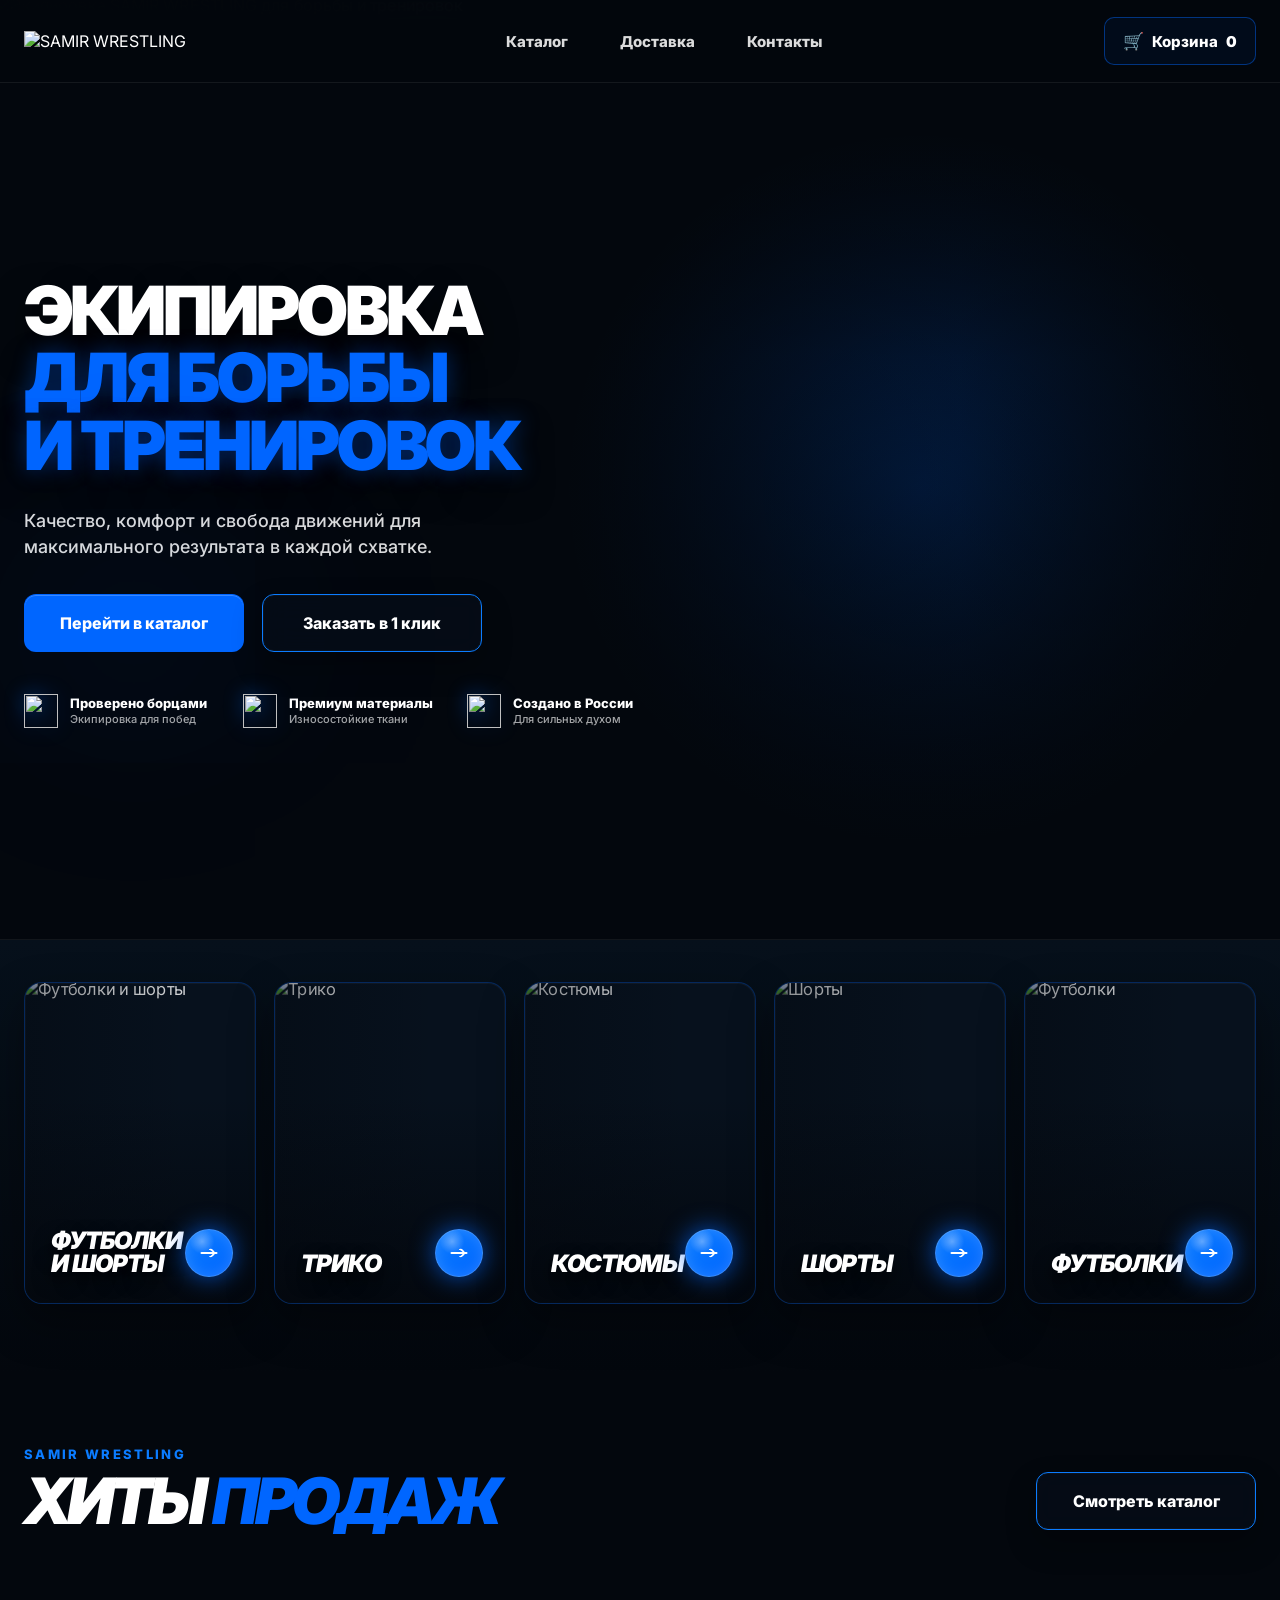
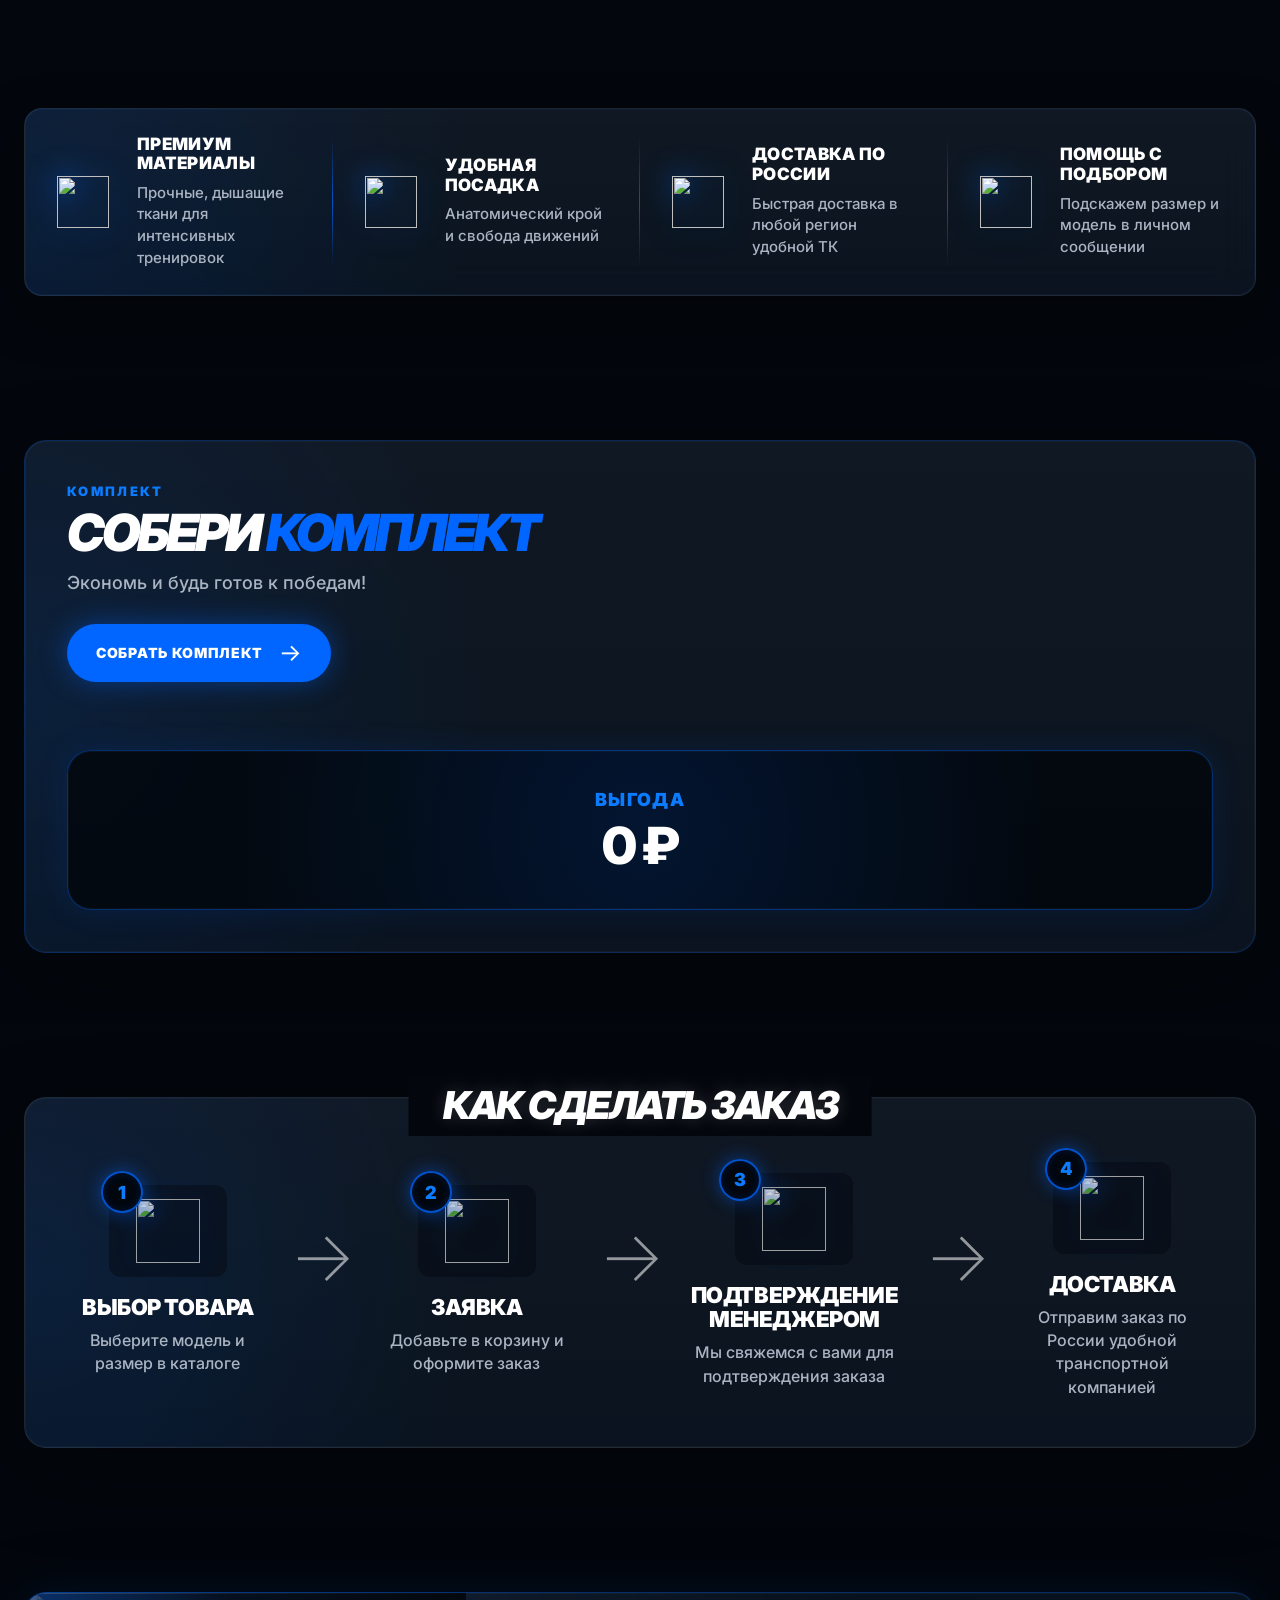
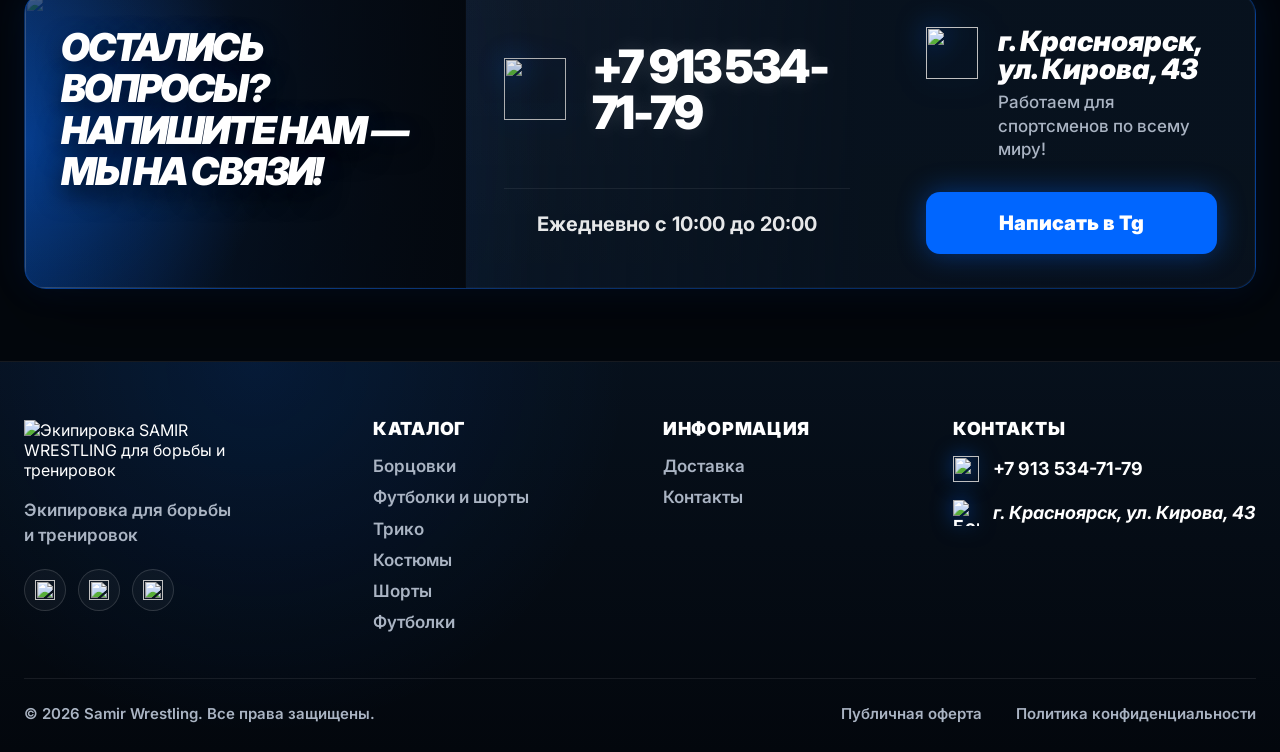
==== commit 3813e2aa: "фотка ссылка" ====
--- a/public/index.html
+++ b/public/index.html
@@ -504,9 +504,9 @@
             <a href="/delivery">Доставка</a>
             <a href="/contacts">Контакты</a>
             <!-- <a href="/privacy-policy">Политика конфиденциальности</a> -->
-            <a href="https://shumdev.ru/"
+            <!-- <a href="https://shumdev.ru/"
               >Разработка и дизайн сайта <span>ShumDev.ru</span></a
-            >
+            > -->
           </nav>
 
           <div class="footer__contacts">
